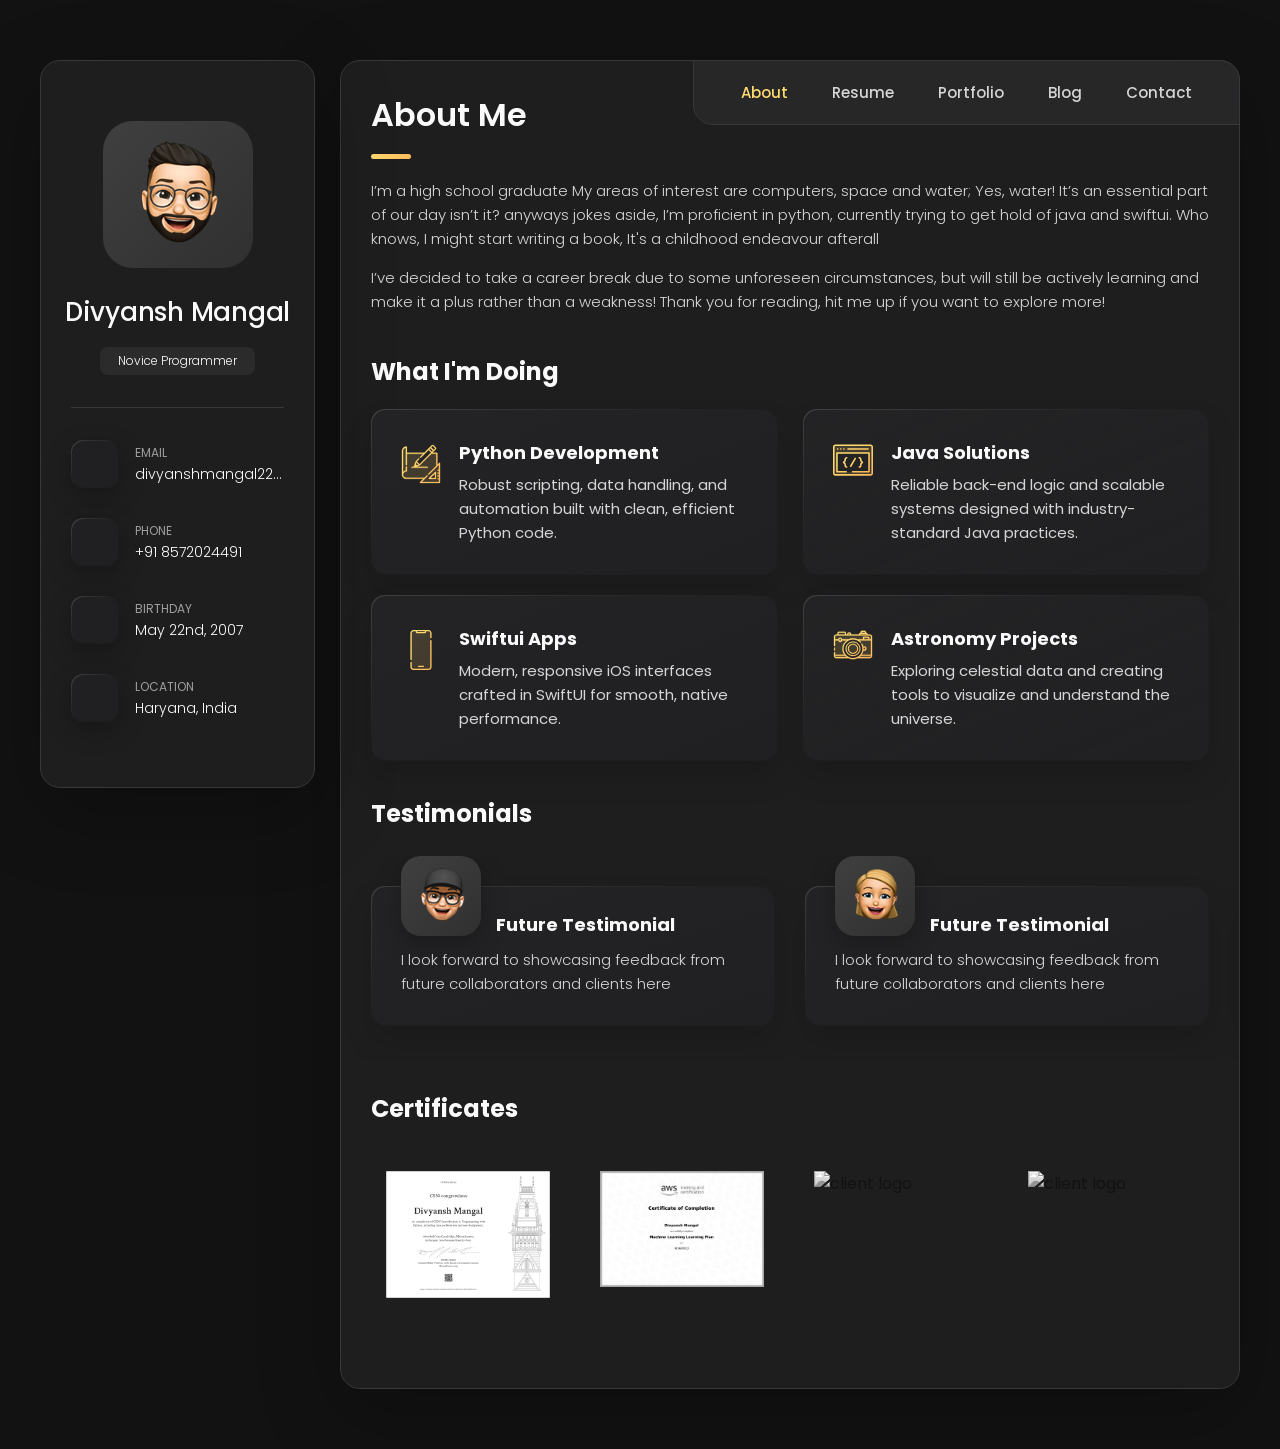
==== index.html @ 0a7426d6 "Update index.html" ====
<!DOCTYPE html>
<html lang="en">

<head>
  <meta charset="UTF-8">
  <meta http-equiv="X-UA-Compatible" content="IE=edge">
  <meta name="viewport" content="width=device-width, initial-scale=1.0">
  <title>Divyansh's Portfolio</title>

  <!--
    - favicon
  -->
  <link rel="shortcut icon" href="./assets/images/logo.ico" type="image/x-icon">

  <!--
    - custom css link
  -->
  <link rel="stylesheet" href="./assets/css/style.css">

  <!--
    - google font link
  -->
  <link rel="preconnect" href="https://fonts.googleapis.com">
  <link rel="preconnect" href="https://fonts.gstatic.com" crossorigin>
  <link href="https://fonts.googleapis.com/css2?family=Poppins:wght@300;400;500;600&display=swap" rel="stylesheet">
</head>

<body>

  <!--
    - #MAIN
  -->

  <main>

    <!--
      - #SIDEBAR
    -->

    <aside class="sidebar" data-sidebar>

      <div class="sidebar-info">

        <figure class="avatar-box">
          <img src="./assets/images/my-avatar.png" alt="Richard hanrick" width="80">
        </figure>

        <div class="info-content">
          <h1 class="name" title="Divyansh Mangal">Divyansh Mangal</h1>

          <p class="title">Novice Programmer</p>
        </div>

        <button class="info_more-btn" data-sidebar-btn>
          <span>Show Contacts</span>

          <ion-icon name="chevron-down"></ion-icon>
        </button>

      </div>

      <div class="sidebar-info_more">

        <div class="separator"></div>

        <ul class="contacts-list">

          <li class="contact-item">

            <div class="icon-box">
              <ion-icon name="mail-outline"></ion-icon>
            </div>

            <div class="contact-info">
              <p class="contact-title">Email</p>

              <a href="mailto:divyanshmangal22@icloud.com" class="contact-link">divyanshmangal22@icloud.com</a>
            </div>

          </li>

          <li class="contact-item">

            <div class="icon-box">
              <ion-icon name="phone-portrait-outline"></ion-icon>
            </div>

            <div class="contact-info">
              <p class="contact-title">Phone</p>

              <a href="tel:+918572024491" class="contact-link">+91 8572024491</a>
            </div>

          </li>

          <li class="contact-item">

            <div class="icon-box">
              <ion-icon name="calendar-outline"></ion-icon>
            </div>

            <div class="contact-info">
              <p class="contact-title">Birthday</p>

              <time datetime="1982-06-23">May 22nd, 2007</time>
            </div>

          </li>

          <li class="contact-item">

            <div class="icon-box">
              <ion-icon name="location-outline"></ion-icon>
            </div>

            <div class="contact-info">
              <p class="contact-title">Location</p>

              <address>Haryana, India</address>
            </div>

          </li>

        </ul>

        <div class="separator"></div>

        <ul class="social-list">

          <li class="social-item">
            <a href="#" class="social-link">
              <ion-icon name="logo-facebook"></ion-icon>
            </a>
          </li>

          <li class="social-item">
            <a href="#" class="social-link">
              <ion-icon name="logo-twitter"></ion-icon>
            </a>
          </li>

          <li class="social-item">
            <a href="#" class="social-link">
              <ion-icon name="logo-instagram"></ion-icon>
            </a>
          </li>

        </ul>

      </div>

    </aside>





    <!--
      - #main-content
    -->

    <div class="main-content">

      <!--
        - #NAVBAR
      -->

      <nav class="navbar">

        <ul class="navbar-list">

          <li class="navbar-item">
            <button class="navbar-link  active" data-nav-link>About</button>
          </li>

          <li class="navbar-item">
            <button class="navbar-link" data-nav-link>Resume</button>
          </li>

          <li class="navbar-item">
            <button class="navbar-link" data-nav-link>Portfolio</button>
          </li>

          <li class="navbar-item">
            <button class="navbar-link" data-nav-link>Blog</button>
          </li>

          <li class="navbar-item">
            <button class="navbar-link" data-nav-link>Contact</button>
          </li>

        </ul>

      </nav>





      <!--
        - #ABOUT
      -->

      <article class="about  active" data-page="about">

        <header>
          <h2 class="h2 article-title">About me</h2>
        </header>

        <section class="about-text">
          <p>
           I’m a high school graduate 
           My areas of interest are computers, space and water; Yes, water! It’s an essential part of our day isn’t it?
           anyways jokes aside, I’m proficient in python, currently trying to get hold of java and swiftui.
           Who knows, I might start writing a book, It's a childhood endeavour afterall
          </p>

          <p>
            I’ve decided to take a career break due to some unforeseen circumstances, but will still be actively learning and make it a plus rather than a weakness!

            Thank you for reading, hit me up if you want to explore more!
          </p>
        </section>


        <!--
          - service
        -->

        <section class="service">

          <h3 class="h3 service-title">What i'm doing</h3>

          <ul class="service-list">

            <li class="service-item">

              <div class="service-icon-box">
                <img src="./assets/images/icon-design.svg
                " alt="design icon" width="40">
              </div>

              <div class="service-content-box">
                <h4 class="h4 service-item-title">Python Development</h4>

                <p class="service-item-text">
                  Robust scripting, data handling, and automation built with clean, efficient Python code.
                </p>
              </div>

            </li>

            <li class="service-item">

              <div class="service-icon-box">
                <img src="./assets/images/icon-dev.svg" alt="Web development icon" width="40">
              </div>

              <div class="service-content-box">
                <h4 class="h4 service-item-title">Java Solutions</h4>

                <p class="service-item-text">
                  Reliable back-end logic and scalable systems designed with industry-standard Java practices.
                </p>
              </div>

            </li>

            <li class="service-item">

              <div class="service-icon-box">
                <img src="./assets/images/icon-app.svg" alt="mobile app icon" width="40">
              </div>

              <div class="service-content-box">
                <h4 class="h4 service-item-title">Swiftui apps</h4>

                <p class="service-item-text">
                  Modern, responsive iOS interfaces crafted in SwiftUI for smooth, native performance.
                </p>
              </div>

            </li>

            <li class="service-item">

              <div class="service-icon-box">
                <img src="./assets/images/icon-photo.svg" alt="camera icon" width="40">
              </div>

              <div class="service-content-box">
                <h4 class="h4 service-item-title">Astronomy Projects</h4>

                <p class="service-item-text">
                  Exploring celestial data and creating tools to visualize and understand the universe.
                </p>
              </div>

            </li>

          </ul>

        </section>


        <!--
          - testimonials
        -->

        <section class="testimonials">

          <h3 class="h3 testimonials-title">Testimonials</h3>

          <ul class="testimonials-list has-scrollbar">

            <li class="testimonials-item">
              <div class="content-card" data-testimonials-item>

                <figure class="testimonials-avatar-box">
                  <img src="./assets/images/avatar-1.png" alt="Daniel lewis" width="60" data-testimonials-avatar>
                </figure>

                <h4 class="h4 testimonials-item-title" data-testimonials-title>Future Testimonial</h4>

                <div class="testimonials-text" data-testimonials-text>
                  <p>
                    I look forward to showcasing feedback from future collaborators and clients here
                  </p>
                </div>

              </div>
            </li>

            <li class="testimonials-item">
              <div class="content-card" data-testimonials-item>

                <figure class="testimonials-avatar-box">
                  <img src="./assets/images/avatar-2.png" alt="Jessica miller" width="60" data-testimonials-avatar>
                </figure>

                <h4 class="h4 testimonials-item-title" data-testimonials-title>Future Testimonial</h4>

                <div class="testimonials-text" data-testimonials-text>
                  <p>
                    I look forward to showcasing feedback from future collaborators and clients here
                  </p>
                </div>

              </div>
            </li>

            <li class="testimonials-item">
              <div class="content-card" data-testimonials-item>

                <figure class="testimonials-avatar-box">
                  <img src="./assets/images/avatar-3.png" alt="Emily evans" width="60" data-testimonials-avatar>
                </figure>

                <h4 class="h4 testimonials-item-title" data-testimonials-title>Future Testimonial</h4>

                <div class="testimonials-text" data-testimonials-text>
                  <p>
                    I look forward to showcasing feedback from future collaborators and clients here
                  </p>
                </div>

              </div>
            </li>

            <li class="testimonials-item">
              <div class="content-card" data-testimonials-item>

                <figure class="testimonials-avatar-box">
                  <img src="./assets/images/avatar-4.png" alt="Henry william" width="60" data-testimonials-avatar>
                </figure>

                <h4 class="h4 testimonials-item-title" data-testimonials-title>Future Testimonial</h4>

                <div class="testimonials-text" data-testimonials-text>
                  <p>
                   I look forward to showcasing feedback from future collaborators and clients here
                  </p>
                </div>

              </div>
            </li>

          </ul>

        </section>


        <!--
          - testimonials modal
        -->

        <div class="modal-container" data-modal-container>

          <div class="overlay" data-overlay></div>

          <section class="testimonials-modal">

            <button class="modal-close-btn" data-modal-close-btn>
              <ion-icon name="close-outline"></ion-icon>
            </button>

            <div class="modal-img-wrapper">
              <figure class="modal-avatar-box">
                <img src="./assets/images/avatar-1.png" alt="Daniel lewis" width="80" data-modal-img>
              </figure>

              <img src="./assets/images/icon-quote.svg" alt="quote icon">
            </div>

            <div class="modal-content">

              <h4 class="h3 modal-title" data-modal-title>Future Testimonial</h4>

              <time datetime="2021-06-14">14 June, 20XX</time>

              <div data-modal-text>
                <p>
                  I look forward to showcasing feedback from future collaborators and clients here
                </p>
              </div>

            </div>

          </section>

        </div>


        <!--
          - clients
        -->

        <section class="clients">

          <h3 class="h3 clients-title">Certificates</h3>

          <ul class="clients-list has-scrollbar">

            <li class="clients-item">
              <a href="#">
                <img src="./assets/images/certificate1.png" alt="client logo">
              </a>
            </li>

            <li class="clients-item">
              <a href="#">
                <img src="./assets/images/certificate2.png" alt="client logo">
              </a>
            </li>

            <li class="clients-item">
              <a href="#">
                <img src="./assets/images/certificate3.pdf" alt="client logo">
              </a>
            </li>

            <li class="clients-item">
              <a href="#">
                <img src="./assets/images/certificate4.pdf" alt="client logo">
              </a>
            </li>

            <li class="clients-item">
              <a href="#">
                <img src="./assets/images/certificate5.pdf" alt="client logo">
              </a>
            </li>

            

          </ul>

        </section>

      </article>

      





      <!--
        - #RESUME
      -->

      <article class="resume" data-page="resume">

        <header>
          <h2 class="h2 article-title">Resume</h2>
        </header>

        <section class="timeline">

          <div class="title-wrapper">
            <div class="icon-box">
              <ion-icon name="book-outline"></ion-icon>
            </div>

            <h3 class="h3">Education</h3>
          </div>

          <ol class="timeline-list">

            <li class="timeline-item">

              <h4 class="h4 timeline-item-title">Delhi Public School Yamunanagar</h4>

              <span>2021 - 2025</span>

              <p class="timeline-text">
                High School , Grade 10 CGPA - 9.3 , Grade 12 CGPA - 7.3, Overall GPA - 3.3
                Activities and societies: Artificial Intelligence, Basketball,,Academics Prefect, Debate group
              </p>

            </li>

            <li class="timeline-item">

              <h4 class="h4 timeline-item-title">MM International</h4>

              <span>2016 - 2021</span>

              <p class="timeline-text">
                Grade 4 - Grade 8
    
             </p>

            </li>

            <li class="timeline-item">

              <h4 class="h4 timeline-item-title">Manav Mangal Smart School</h4>

              <span>2010 - 2015</span>

              <p class="timeline-text">
                Kindergarten - Grade 3
              </p>

            </li>

          </ol>

        </section>

        <section class="timeline">

          <div class="title-wrapper">
            <div class="icon-box">
              <ion-icon name="book-outline"></ion-icon>
            </div>

            <h3 class="h3">Experience</h3>
          </div>

          <ol class="timeline-list">

            <li class="timeline-item">

              <h4 class="h4 timeline-item-title">Unemployed</h4>

              <span>2007 — Present</span>

              <p class="timeline-text">
                duh
              </p>

            </li>

            <li class="timeline-item">

              <h4 class="h4 timeline-item-title">BIS Club Leader</h4>

              <span>2023 — 2024</span>

              <p class="timeline-text">
                Organized workshops on standards and safety, mentored juniors on STEM activities, 
                and coordinated events representing the club at inter-school forums.
              </p>

            </li>

            <li class="timeline-item">

              <h4 class="h4 timeline-item-title">Academics Head – School Council </h4>

              <span>2023 — 2025</span>

              <p class="timeline-text">
                Made exam-prep schedules, helped classmates with subject doubts 
                and coordinated with teachers and students for clearing backlog
              </p>

            </li>

          </ol>

        </section>

        <section class="skill">

          <h3 class="h3 skills-title">My skills</h3>

          <ul class="skills-list content-card">

            <li class="skills-item">

              <div class="title-wrapper">
                <h5 class="h5">Python</h5>
                <data value="60">60%</data>
              </div>

              <div class="skill-progress-bg">
                <div class="skill-progress-fill" style="width: 60%;"></div>
              </div>

            </li>

            <li class="skills-item">

              <div class="title-wrapper">
                <h5 class="h5">Swift UI</h5>
                <data value="30">30%</data>
              </div>

              <div class="skill-progress-bg">
                <div class="skill-progress-fill" style="width: 30%;"></div>
              </div>

            </li>

            <li class="skills-item">

              <div class="title-wrapper">
                <h5 class="h5">Java</h5>
                <data value="40">40%</data>
              </div>

              <div class="skill-progress-bg">
                <div class="skill-progress-fill" style="width: 40%;"></div>
              </div>

            </li>

            <li class="skills-item">

              <div class="title-wrapper">
                <h5 class="h5">Maths for CS</h5>
                <data value="60">80%</data>
              </div>

              <div class="skill-progress-bg">
                <div class="skill-progress-fill" style="width: 80%;"></div>
              </div>

            </li>

          </ul>

        </section>

      </article>





     <!--
  - #PORTFOLIO
-->

<article class="portfolio" data-page="portfolio">

  <header>
    <h2 class="h2 article-title">Portfolio</h2>
  </header>

  <section class="projects">

    <!-- Filter buttons -->
    <ul class="filter-list">

      <li class="filter-item">
        <button class="active" data-filter-btn>All</button>
      </li>

      <li class="filter-item">
        <button data-filter-btn>Hackathons</button>
      </li>

      <li class="filter-item">
        <button data-filter-btn>Applications</button>
      </li>

      <li class="filter-item">
        <button data-filter-btn>Web development</button>
      </li>

    </ul>

    <!-- Mobile select box -->
    <div class="filter-select-box">
      <button class="filter-select" data-select>
        <div class="select-value" data-selecct-value>Select category</div>
        <div class="select-icon">
          <ion-icon name="chevron-down"></ion-icon>
        </div>
      </button>

      <ul class="select-list">
        <li class="select-item">
          <button data-select-item>All</button>
        </li>
        <li class="select-item">
          <button data-select-item>Hackathons</button>
        </li>
        <li class="select-item">
          <button data-select-item>Applications</button>
        </li>
        <li class="select-item">
          <button data-select-item>Web development</button>
        </li>
      </ul>
    </div>

    <!-- Project Grid -->
    <ul class="project-list">

      <!-- Flashcards Project -->
      <li class="project-item active" data-filter-item data-category="Applications">
        <a href="https://github.com/me50/divyxnsh22" target="_blank" class="project-link">
          <figure class="project-img">
            <img src="https://play-lh.googleusercontent.com/23G-2LOEXXPeTjElWnYOuacOuk6D8-sL300sl-e-ZTeSmBSKYDR2Y7kXVh3A5lxbKUmX" alt="Flashcards App Screenshot" loading="lazy">
          </figure>
          <h3 class="project-title">Flashcards (CS50 Final)</h3>
          <p class="project-category">Python • Flask</p>
        </a>
      </li>

      <!-- Placeholder Project 1 -->
      <li class="project-item active" data-filter-item data-category="Hackathons">
        <a href="https://www.spaceappschallenge.org/nasa-space-apps-2024/find-a-team/the-sophists/?tab=project" target="_blank" class="project-link">
          <figure class="project-img">
            <img src="https://nasawatch.com/wp-content/uploads/2022/12/Fje7QZaWIBU5I6y.jpg" alt="NASA Space Apps" loading="lazy">
          </figure>
          <h3 class="project-title">PACE project for NASA Space apps</h3>
          <p class="project-category">HTML • CSS • JAVA</p>
        </a>
      </li>

  

    </ul>
    <!-- End of project-list -->

  </section>

</article>




      <!--
        - #BLOG
      -->

      <article class="blog" data-page="blog">

        <header>
          <h2 class="h2 article-title">Blog</h2>
        </header>

        <section class="blog-posts">

       
        </section>

      </article>





      <!--
        - #CONTACT
      -->

      <article class="contact" data-page="contact">

        <header>
          <h2 class="h2 article-title">Contact</h2>
        </header>

        <section class="mapbox" data-mapbox>
          <figure>
            <iframe
              src="https://www.google.com/maps/embed?pb=!1m14!1m12!1m3!1d1235444.6604939469!2d77.88249348225659!3d29.86131368453458!2m3!1f0!2f0!3f0!3m2!1i1024!2i768!4f13.1!5e0!3m2!1sen!2sin!4v1757228057886!5m2!1sen!2sin" width="800" height="600" style="border:0;" allowfullscreen="" loading="lazy" referrerpolicy="no-referrer-when-downgrade"
              width="400" height="300" loading="lazy"></iframe>
          </figure>
        </section>

        <section class="contact-form">

          <h3 class="h3 form-title">Contact Form</h3>

          <form action="https://formspree.io/f/xpwjkgnw" method="POST" class="form" data-form>

            <div class="input-wrapper">
              <input type="text" name="fullname" class="form-input" placeholder="Full name" required data-form-input>

              <input type="email" name="email" class="form-input" placeholder="Email address" required data-form-input>
            </div>

            <textarea name="message" class="form-input" placeholder="Your Message" required data-form-input></textarea>

            <button class="form-btn" type="submit" data-form-btn>
              <ion-icon name="paper-plane"></ion-icon>
              <span>Send Message</span>
            </button>

          </form>

        </section>

      </article>

    </div>

  </main>






  <!--
    - custom js link
  -->
  <script src="./assets/js/script.js"></script>

  <!--
    - ionicon link
  -->
  <script type="module" src="https://unpkg.com/ionicons@5.5.2/dist/ionicons/ionicons.esm.js"></script>
  <script nomodule src="https://unpkg.com/ionicons@5.5.2/dist/ionicons/ionicons.js"></script>

</body>

</html>
---- assets/css/style.css ----
/*-----------------------------------*\
  #style.css
\*-----------------------------------*/


/**
 * copyright 2022 @codewithsadee
 */





/*-----------------------------------*\
  #CUSTOM PROPERTY
\*-----------------------------------*/

:root {

  /**
   * colors
   */

  /* gradient */

  --bg-gradient-onyx: linear-gradient(
    to bottom right, 
    hsl(240, 1%, 25%) 3%, 
    hsl(0, 0%, 19%) 97%
  );
  --bg-gradient-jet: linear-gradient(
    to bottom right, 
    hsla(240, 1%, 18%, 0.251) 0%, 
    hsla(240, 2%, 11%, 0) 100%
  ), hsl(240, 2%, 13%);
  --bg-gradient-yellow-1: linear-gradient(
    to bottom right, 
    hsl(45, 100%, 71%) 0%, 
    hsla(36, 100%, 69%, 0) 50%
  );
  --bg-gradient-yellow-2: linear-gradient(
    135deg, 
    hsla(45, 100%, 71%, 0.251) 0%, 
    hsla(35, 100%, 68%, 0) 59.86%
  ), hsl(240, 2%, 13%);
  --border-gradient-onyx: linear-gradient(
    to bottom right, 
    hsl(0, 0%, 25%) 0%, 
    hsla(0, 0%, 25%, 0) 50%
  );
  --text-gradient-yellow: linear-gradient(
    to right, 
    hsl(45, 100%, 72%), 
    hsl(35, 100%, 68%)
  );

  /* solid */

  --jet: hsl(0, 0%, 22%);
  --onyx: hsl(240, 1%, 17%);
  --eerie-black-1: hsl(240, 2%, 13%);
  --eerie-black-2: hsl(240, 2%, 12%);
  --smoky-black: hsl(0, 0%, 7%);
  --white-1: hsl(0, 0%, 100%);
  --white-2: hsl(0, 0%, 98%);
  --orange-yellow-crayola: hsl(45, 100%, 72%);
  --vegas-gold: hsl(45, 54%, 58%);
  --light-gray: hsl(0, 0%, 84%);
  --light-gray-70: hsla(0, 0%, 84%, 0.7);
  --bittersweet-shimmer: hsl(0, 43%, 51%);

  /**
   * typography
   */

  /* font-family */
  --ff-poppins: 'Poppins', sans-serif;

  /* font-size */
  --fs-1: 24px;
  --fs-2: 18px;
  --fs-3: 17px;
  --fs-4: 16px;
  --fs-5: 15px;
  --fs-6: 14px;
  --fs-7: 13px;
  --fs-8: 11px;

  /* font-weight */
  --fw-300: 300;
  --fw-400: 400;
  --fw-500: 500;
  --fw-600: 600;

  /**
   * shadow
   */
  
  --shadow-1: -4px 8px 24px hsla(0, 0%, 0%, 0.25);
  --shadow-2: 0 16px 30px hsla(0, 0%, 0%, 0.25);
  --shadow-3: 0 16px 40px hsla(0, 0%, 0%, 0.25);
  --shadow-4: 0 25px 50px hsla(0, 0%, 0%, 0.15);
  --shadow-5: 0 24px 80px hsla(0, 0%, 0%, 0.25);

  /**
   * transition
   */

  --transition-1: 0.25s ease;
  --transition-2: 0.5s ease-in-out;

}





/*-----------------------------------*\
  #RESET
\*-----------------------------------*/

*, *::before, *::after {
  margin: 0;
  padding: 0;
  box-sizing: border-box;
}

a { text-decoration: none; }

li { list-style: none; }

img, ion-icon, a, button, time, span { display: block; }

button {
  font: inherit;
  background: none;
  border: none;
  text-align: left;
  cursor: pointer;
}

input, textarea {
  display: block;
  width: 100%;
  background: none;
  font: inherit;
}

::selection {
  background: var(--orange-yellow-crayola);
  color: var(--smoky-black);
}

:focus { outline-color: var(--orange-yellow-crayola); }

html { font-family: var(--ff-poppins); }

body { background: var(--smoky-black); }





/*-----------------------------------*\
  #REUSED STYLE
\*-----------------------------------*/

.sidebar,
article {
  background: var(--eerie-black-2);
  border: 1px solid var(--jet);
  border-radius: 20px;
  padding: 15px;
  box-shadow: var(--shadow-1);
  z-index: 1;
}

.separator {
  width: 100%;
  height: 1px;
  background: var(--jet);
  margin: 16px 0;
}

.icon-box {
  position: relative;
  background: var(--border-gradient-onyx);
  width: 30px;
  height: 30px;
  border-radius: 8px;
  display: flex;
  justify-content: center;
  align-items: center;
  font-size: 16px;
  color: var(--orange-yellow-crayola);
  box-shadow: var(--shadow-1);
  z-index: 1;
}

.icon-box::before {
  content: "";
  position: absolute;
  inset: 1px;
  background: var(--eerie-black-1);
  border-radius: inherit;
  z-index: -1;
}

.icon-box ion-icon { --ionicon-stroke-width: 35px; }

article { display: none; }

article.active {
  display: block;
  animation: fade 0.5s ease backwards;
}

@keyframes fade {
  0% { opacity: 0; }
  100% { opacity: 1; }
}

.h2,
.h3,
.h4,
.h5 {
  color: var(--white-2);
  text-transform: capitalize;
}

.h2 { font-size: var(--fs-1); }

.h3 { font-size: var(--fs-2); }

.h4 { font-size: var(--fs-4); }

.h5 {
  font-size: var(--fs-7);
  font-weight: var(--fw-500);
}

.article-title {
  position: relative;
  padding-bottom: 7px;
}

.article-title::after {
  content: "";
  position: absolute;
  bottom: 0;
  left: 0;
  width: 30px;
  height: 3px;
  background: var(--text-gradient-yellow);
  border-radius: 3px;
}

.has-scrollbar::-webkit-scrollbar {
  width: 5px; /* for vertical scrollbar */
  height: 5px; /* for horizontal scrollbar */
}

.has-scrollbar::-webkit-scrollbar-track {
  background: var(--onyx);
  border-radius: 5px;
}

.has-scrollbar::-webkit-scrollbar-thumb {
  background: var(--orange-yellow-crayola);
  border-radius: 5px;
}

.has-scrollbar::-webkit-scrollbar-button { width: 20px; }

.content-card {
  position: relative;
  background: var(--border-gradient-onyx);
  padding: 15px;
  padding-top: 45px;
  border-radius: 14px;
  box-shadow: var(--shadow-2);
  cursor: pointer;
  z-index: 1;
}

.content-card::before {
  content: "";
  position: absolute;
  inset: 1px;
  background: var(--bg-gradient-jet);
  border-radius: inherit;
  z-index: -1;
}





/*-----------------------------------*\
  #MAIN
\*-----------------------------------*/

main {
  margin: 15px 12px;
  margin-bottom: 75px;
  min-width: 259px;
}





/*-----------------------------------*\
  #SIDEBAR
\*-----------------------------------*/

.sidebar {
  margin-bottom: 15px;
  max-height: 112px;
  overflow: hidden;
  transition: var(--transition-2);
}

.sidebar.active { max-height: 405px; }

.sidebar-info {
  position: relative;
  display: flex;
  justify-content: flex-start;
  align-items: center;
  gap: 15px;
}

.avatar-box {
  background: var(--bg-gradient-onyx);
  border-radius: 20px;
}

.info-content .name {
  color: var(--white-2);
  font-size: var(--fs-3);
  font-weight: var(--fw-500);
  letter-spacing: -0.25px;
  margin-bottom: 10px;
}

.info-content .title {
  color: var(--white-1);
  background: var(--onyx);
  font-size: var(--fs-8);
  font-weight: var(--fw-300);
  width: max-content;
  padding: 3px 12px;
  border-radius: 8px;
}

.info_more-btn {
  position: absolute;
  top: -15px;
  right: -15px;
  border-radius: 0 15px;
  font-size: 13px;
  color: var(--orange-yellow-crayola);
  background: var(--border-gradient-onyx);
  padding: 10px;
  box-shadow: var(--shadow-2);
  transition: var(--transition-1);
  z-index: 1;
}

.info_more-btn::before {
  content: "";
  position: absolute;
  inset: 1px;
  border-radius: inherit;
  background: var(--bg-gradient-jet);
  transition: var(--transition-1);
  z-index: -1;
}

.info_more-btn:hover,
.info_more-btn:focus { background: var(--bg-gradient-yellow-1); }

.info_more-btn:hover::before,
.info_more-btn:focus::before { background: var(--bg-gradient-yellow-2); }

.info_more-btn span { display: none; }

.sidebar-info_more {
  opacity: 0;
  visibility: hidden;
  transition: var(--transition-2);
}

.sidebar.active .sidebar-info_more {
  opacity: 1;
  visibility: visible;
}

.contacts-list {
  display: grid;
  grid-template-columns: 1fr;
  gap: 16px;
}

.contact-item {
  min-width: 100%;
  display: flex;
  align-items: center;
  gap: 16px;
}

.contact-info {
  max-width: calc(100% - 46px);
  width: calc(100% - 46px);
}

.contact-title {
  color: var(--light-gray-70);
  font-size: var(--fs-8);
  text-transform: uppercase;
  margin-bottom: 2px;
}

.contact-info :is(.contact-link, time, address) {
  color: var(--white-2);
  font-size: var(--fs-7);
}

.contact-info address { font-style: normal; }

.social-list {
  display: flex;
  justify-content: flex-start;
  align-items: center;
  gap: 15px;
  padding-bottom: 4px;
  padding-left: 7px;
}

.social-item .social-link {
  color: var(--light-gray-70);
  font-size: 18px;
}


.social-item .social-link:hover { color: var(--light-gray); }





/*-----------------------------------*\
  #NAVBAR
\*-----------------------------------*/

.navbar {
  position: fixed;
  bottom: 0;
  left: 0;
  width: 100%;
  background: hsla(240, 1%, 17%, 0.75);
  backdrop-filter: blur(10px);
  border: 1px solid var(--jet);
  border-radius: 12px 12px 0 0;
  box-shadow: var(--shadow-2);
  z-index: 5;
}

.navbar-list {
  display: flex;
  flex-wrap: wrap;
  justify-content: center;
  align-items: center;
  padding: 0 10px;
}

.navbar-link {
  color: var(--light-gray);
  font-size: var(--fs-8);
  padding: 20px 7px;
  transition: color var(--transition-1);
}

.navbar-link:hover,
.navbar-link:focus { color: var(--light-gray-70); }

.navbar-link.active { color: var(--orange-yellow-crayola); }





/*-----------------------------------*\
  #ABOUT
\*-----------------------------------*/

.about .article-title { margin-bottom: 15px; }

.about-text {
  color: var(--light-gray);
  font-size: var(--fs-6);
  font-weight: var(--fw-300);
  line-height: 1.6;
}

.about-text p { margin-bottom: 15px; }



/**
 * #service 
 */

.service { margin-bottom: 35px; }

.service-title { margin-bottom: 20px; }

.service-list {
  display: grid;
  grid-template-columns: 1fr;
  gap: 20px;
}

.service-item {
  position: relative;
  background: var(--border-gradient-onyx);
  padding: 20px;
  border-radius: 14px;
  box-shadow: var(--shadow-2);
  z-index: 1;
}

.service-item::before {
  content: "";
  position: absolute;
  inset: 1px;
  background: var(--bg-gradient-jet);
  border-radius: inherit;
  z-index: -1;
}

.service-icon-box { margin-bottom: 10px; }

.service-icon-box img { margin: auto; }

.service-content-box { text-align: center; }

.service-item-title { margin-bottom: 7px; }

.service-item-text {
  color: var(--light-gray);
  font-size: var(--fs-6);
  font-weight: var(--fw-3);
  line-height: 1.6;
}


/**
 * #testimonials 
 */

.testimonials { margin-bottom: 30px; }

.testimonials-title { margin-bottom: 20px; }

.testimonials-list {
  display: flex;
  justify-content: flex-start;
  align-items: flex-start;
  gap: 15px;
  margin: 0 -15px;
  padding: 25px 15px;
  padding-bottom: 35px;
  overflow-x: auto;
  scroll-behavior: smooth;
  overscroll-behavior-inline: contain;
  scroll-snap-type: inline mandatory;
}

.testimonials-item {
  min-width: 100%;
  scroll-snap-align: center;
}

.testimonials-avatar-box {
  position: absolute;
  top: 0;
  left: 0;
  transform: translate(15px, -25px);
  background: var(--bg-gradient-onyx);
  border-radius: 14px;
  box-shadow: var(--shadow-1);
}

.testimonials-item-title { margin-bottom: 7px; }

.testimonials-text {
  color: var(--light-gray);
  font-size: var(--fs-6);
  font-weight: var(--fw-300);
  line-height: 1.6;
  display: -webkit-box;
  line-clamp: 4;
  -webkit-line-clamp: 4;
  -webkit-box-orient: vertical;
  overflow: hidden;
}


/**
 * #testimonials-modal
 */

.modal-container {
  position: fixed;
  top: 0;
  left: 0;
  width: 100%;
  height: 100%;
  display: flex;
  justify-content: center;
  align-items: center;
  overflow-y: auto;
  overscroll-behavior: contain;
  z-index: 20;
  pointer-events: none;
  visibility: hidden;
}

.modal-container::-webkit-scrollbar { display: none; }

.modal-container.active {
  pointer-events: all;
  visibility: visible;
}

.overlay {
  position: fixed;
  top: 0;
  left: 0;
  width: 100%;
  height: 100vh;
  background: hsl(0, 0%, 5%);
  opacity: 0;
  visibility: hidden;
  pointer-events: none;
  z-index: 1;
  transition: var(--transition-1);
}

.overlay.active {
  opacity: 0.8;
  visibility: visible;
  pointer-events: all;
}

.testimonials-modal {
  background: var(--eerie-black-2);
  position: relative;
  padding: 15px;
  margin: 15px 12px;
  border: 1px solid var(--jet);
  border-radius: 14px;
  box-shadow: var(--shadow-5);
  transform: scale(1.2);
  opacity: 0;
  transition: var(--transition-1);
  z-index: 2;
}

.modal-container.active .testimonials-modal {
  transform: scale(1);
  opacity: 1;
}

.modal-close-btn {
  position: absolute;
  top: 15px;
  right: 15px;
  background: var(--onyx);
  border-radius: 8px;
  width: 32px;
  height: 32px;
  display: flex;
  justify-content: center;
  align-items: center;
  color: var(--white-2);
  font-size: 18px;
  opacity: 0.7;
}

.modal-close-btn:hover,
.modal-close-btn:focus { opacity: 1; }

.modal-close-btn ion-icon { --ionicon-stroke-width: 50px; }

.modal-avatar-box {
  background: var(--bg-gradient-onyx);
  width: max-content;
  border-radius: 14px;
  margin-bottom: 15px;
  box-shadow: var(--shadow-2);
}

.modal-img-wrapper > img { display: none; }

.modal-title { margin-bottom: 4px; }

.modal-content time {
  font-size: var(--fs-6);
  color: var(--light-gray-70);
  font-weight: var(--fw-300);
  margin-bottom: 10px;
}

.modal-content p {
  color: var(--light-gray);
  font-size: var(--fs-6);
  font-weight: var(--fw-300);
  line-height: 1.6;
}


/**
 * #clients 
 */

.clients { margin-bottom: 15px; }

.clients-list {
  display: flex;
  justify-content: flex-start;
  align-items: flex-start;
  gap: 15px;
  margin: 0 -15px;
  padding: 25px;
  padding-bottom: 25px;
  overflow-x: auto;
  scroll-behavior: smooth;
  overscroll-behavior-inline: contain;
  scroll-snap-type: inline mandatory;
  scroll-padding-inline: 25px;
}

.clients-item {
  min-width: 50%;
  scroll-snap-align: start;
}

.clients-item img {
  width: 100%;
  filter: grayscale(1);
  transition: var(--transition-1);
}

.clients-item img:hover { filter: grayscale(0); }





/*-----------------------------------*\
  #RESUME
\*-----------------------------------*/

.article-title { margin-bottom: 30px; }


/**
 * education and experience 
 */

.timeline { margin-bottom: 30px; }

.timeline .title-wrapper {
  display: flex;
  align-items: center;
  gap: 15px;
  margin-bottom: 25px;
}

.timeline-list {
  font-size: var(--fs-6);
  margin-left: 45px;
}

.timeline-item { position: relative; }

.timeline-item:not(:last-child) { margin-bottom: 20px; }

.timeline-item-title {
  font-size: var(--fs-6);
  line-height: 1.3;
  margin-bottom: 7px;
}

.timeline-list span {
  color: var(--vegas-gold);
  font-weight: var(--fw-400);
  line-height: 1.6;
}

.timeline-item:not(:last-child)::before {
  content: "";
  position: absolute;
  top: -25px;
  left: -30px;
  width: 1px;
  height: calc(100% + 50px);
  background: var(--jet);
}

.timeline-item::after {
  content: "";
  position: absolute;
  top: 5px;
  left: -33px;
  height: 6px;
  width: 6px;
  background: var(--text-gradient-yellow);
  border-radius: 50%;
  box-shadow: 0 0 0 4px var(--jet);
}

.timeline-text {
  color: var(--light-gray);
  font-weight: var(--fw-300);
  line-height: 1.6;
}


/**
 * skills 
 */

.skills-title { margin-bottom: 20px; }

.skills-list { padding: 20px; }


.skills-item:not(:last-child) { margin-bottom: 15px; }

.skill .title-wrapper {
  display: flex;
  align-items: center;
  gap: 5px;
  margin-bottom: 8px;
}

.skill .title-wrapper data {
  color: var(--light-gray);
  font-size: var(--fs-7);
  font-weight: var(--fw-300);
}

.skill-progress-bg {
  background: var(--jet);
  width: 100%;
  height: 8px;
  border-radius: 10px;
}

.skill-progress-fill {
  background: var(--text-gradient-yellow);
  height: 100%;
  border-radius: inherit;
}





/*-----------------------------------*\
  #PORTFOLIO
\*-----------------------------------*/

.filter-list { display: none; }

.filter-select-box {
  position: relative;
  margin-bottom: 25px;
}

.filter-select {
  background: var(--eerie-black-2);
  color: var(--light-gray);
  display: flex;
  justify-content: space-between;
  align-items: center;
  width: 100%;
  padding: 12px 16px;
  border: 1px solid var(--jet);
  border-radius: 14px;
  font-size: var(--fs-6);
  font-weight: var(--fw-300);
}

.filter-select.active .select-icon { transform: rotate(0.5turn); }

.select-list {
  background: var(--eerie-black-2);
  position: absolute;
  top: calc(100% + 6px);
  width: 100%;
  padding: 6px;
  border: 1px solid var(--jet);
  border-radius: 14px;
  z-index: 2;
  opacity: 0;
  visibility: hidden;
  pointer-events: none;
  transition: 0.15s ease-in-out;
}

.filter-select.active + .select-list {
  opacity: 1;
  visibility: visible;
  pointer-events: all;
}

.select-item button {
  background: var(--eerie-black-2);
  color: var(--light-gray);
  font-size: var(--fs-6);
  font-weight: var(--fw-300);
  text-transform: capitalize;
  width: 100%;
  padding: 8px 10px;
  border-radius: 8px;
}

.select-item button:hover { --eerie-black-2: hsl(240, 2%, 20%); }

.project-list {
  display: grid;
  grid-template-columns: 1fr;
  gap: 30px;
  margin-bottom: 10px;
}

.project-item { display: none; }

.project-item.active {
  display: block;
  animation: scaleUp 0.25s ease forwards;
}

@keyframes scaleUp {
  0% { transform: scale(0.5); }
  100% { transform: scale(1); }
}

.project-item > a { width: 100%; }

.project-img {
  position: relative;
  width: 100%;
  height: 200px;
  border-radius: 16px;
  overflow: hidden;
  margin-bottom: 15px;
}

.project-img::before {
  content: "";
  position: absolute;
  top: 0;
  left: 0;
  width: 100%;
  height: 100%;
  background: transparent;
  z-index: 1;
  transition: var(--transition-1);
}

.project-item > a:hover .project-img::before { background: hsla(0, 0%, 0%, 0.5); }

.project-item-icon-box {
  --scale: 0.8;

  background: var(--jet);
  color: var(--orange-yellow-crayola);
  position: absolute;
  top: 50%;
  left: 50%;
  transform: translate(-50%, -50%) scale(var(--scale));
  font-size: 20px;
  padding: 18px;
  border-radius: 12px;
  opacity: 0;
  z-index: 1;
  transition: var(--transition-1);
}

.project-item > a:hover .project-item-icon-box {
  --scale: 1;
  opacity: 1;
}

.project-item-icon-box ion-icon { --ionicon-stroke-width: 50px; }

.project-img img {
  width: 100%;
  height: 100%;
  object-fit: cover;
  transition: var(--transition-1);
}

.project-item > a:hover img { transform: scale(1.1); }

.project-title,
.project-category { margin-left: 10px; }

.project-title {
  color: var(--white-2);
  font-size: var(--fs-5);
  font-weight: var(--fw-400);
  text-transform: capitalize;
  line-height: 1.3;
}

.project-category {
  color: var(--light-gray-70);
  font-size: var(--fs-6);
  font-weight: var(--fw-300);
}





/*-----------------------------------*\
  #BLOG
\*-----------------------------------*/

.blog-posts { margin-bottom: 10px; }

.blog-posts-list {
  display: grid;
  grid-template-columns: 1fr;
  gap: 20px;
}

.blog-post-item > a {
  position: relative;
  background: var(--border-gradient-onyx);
  height: 100%;
  box-shadow: var(--shadow-4);
  border-radius: 16px;
  z-index: 1;
}

.blog-post-item > a::before {
  content: "";
  position: absolute;
  inset: 1px;
  border-radius: inherit;
  background: var(--eerie-black-1);
  z-index: -1;
}

.blog-banner-box {
  width: 100%;
  height: 200px;
  border-radius: 12px;
  overflow: hidden;
}

.blog-banner-box img {
  width: 100%;
  height: 100%;
  object-fit: cover;
  transition: var(--transition-1);
}

.blog-post-item > a:hover .blog-banner-box img { transform: scale(1.1); }

.blog-content { padding: 15px; }

.blog-meta {
  display: flex;
  justify-content: flex-start;
  align-items: center;
  gap: 7px;
  margin-bottom: 10px;
}

.blog-meta :is(.blog-category, time) {
  color: var(--light-gray-70);
  font-size: var(--fs-6);
  font-weight: var(--fw-300);
}

.blog-meta .dot {
  background: var(--light-gray-70);
  width: 4px;
  height: 4px;
  border-radius: 4px;
}

.blog-item-title {
  margin-bottom: 10px;
  line-height: 1.3;
  transition: var(--transition-1);
}

.blog-post-item > a:hover .blog-item-title { color: var(--orange-yellow-crayola); }

.blog-text {
  color: var(--light-gray);
  font-size: var(--fs-6);
  font-weight: var(--fw-300);
  line-height: 1.6;
}





/*-----------------------------------*\
  #CONTACT
\*-----------------------------------*/

.mapbox {
  position: relative;
  height: 250px;
  width: 100%;
  border-radius: 16px;
  margin-bottom: 30px;
  border: 1px solid var(--jet);
  overflow: hidden;
}

.mapbox figure { height: 100%; }

.mapbox iframe {
  width: 100%;
  height: 100%;
  border: none;
  filter: grayscale(1) invert(1);
}

.contact-form { margin-bottom: 10px; }

.form-title { margin-bottom: 20px; }

.input-wrapper {
  display: grid;
  grid-template-columns: 1fr;
  gap: 25px;
  margin-bottom: 25px;
}

.form-input {
  color: var(--white-2);
  font-size: var(--fs-6);
  font-weight: var(--fw-400);
  padding: 13px 20px;
  border: 1px solid var(--jet);
  border-radius: 14px;
  outline: none;
}

.form-input::placeholder { font-weight: var(--fw-500); }

.form-input:focus { border-color: var(--orange-yellow-crayola); }

textarea.form-input {
  min-height: 100px;
  height: 120px;
  max-height: 200px;
  resize: vertical;
  margin-bottom: 25px;
}

textarea.form-input::-webkit-resizer { display: none; }

.form-input:focus:invalid { border-color: var(--bittersweet-shimmer); }

.form-btn {
  position: relative;
  width: 100%;
  background: var(--border-gradient-onyx);
  color: var(--orange-yellow-crayola);
  display: flex;
  justify-content: center;
  align-items: center;
  gap: 10px;
  padding: 13px 20px;
  border-radius: 14px;
  font-size: var(--fs-6);
  text-transform: capitalize;
  box-shadow: var(--shadow-3);
  z-index: 1;
  transition: var(--transition-1);
}

.form-btn::before {
  content: "";
  position: absolute;
  inset: 1px;
  background: var(--bg-gradient-jet);
  border-radius: inherit;
  z-index: -1;
  transition: var(--transition-1);
}

.form-btn ion-icon { font-size: 16px; }

.form-btn:hover { background: var(--bg-gradient-yellow-1); }

.form-btn:hover::before { background: var(--bg-gradient-yellow-2); }

.form-btn:disabled {
  opacity: 0.7;
  cursor: not-allowed;
}

.form-btn:disabled:hover { background: var(--border-gradient-onyx); }

.form-btn:disabled:hover::before { background: var(--bg-gradient-jet); }





/*-----------------------------------*\
  #RESPONSIVE
\*-----------------------------------*/

/**
 * responsive larger than 450px screen
 */

@media (min-width: 450px) {

  /**
   * client
   */

  .clients-item { min-width: calc(33.33% - 10px); }



  /**
   * #PORTFOLIO, BLOG 
   */

  .project-img,
  .blog-banner-box { height: auto; }

}





/**
 * responsive larger than 580px screen
 */

@media (min-width: 580px) {

  /**
   * CUSTOM PROPERTY
   */

  :root {

    /**
     * typography
     */

    --fs-1: 32px;
    --fs-2: 24px;
    --fs-3: 26px;
    --fs-4: 18px;
    --fs-6: 15px;
    --fs-7: 15px;
    --fs-8: 12px;

  }



  /**
   * #REUSED STYLE
   */

  .sidebar, article {
    width: 520px;
    margin-inline: auto;
    padding: 30px;
  }

  .article-title {
    font-weight: var(--fw-600);
    padding-bottom: 15px;
  }

  .article-title::after {
    width: 40px;
    height: 5px;
  }

  .icon-box {
    width: 48px;
    height: 48px;
    border-radius: 12px;
    font-size: 18px;
  }



  /**
   * #MAIN
   */

  main {
    margin-top: 60px;
    margin-bottom: 100px;
  }



  /**
   * #SIDEBAR
   */

  .sidebar {
    max-height: 180px;
    margin-bottom: 30px;
  }

  .sidebar.active { max-height: 584px; }

  .sidebar-info { gap: 25px; }

  .avatar-box { border-radius: 30px; }

  .avatar-box img { width: 120px; }

  .info-content .name { margin-bottom: 15px; }

  .info-content .title { padding: 5px 18px; }

  .info_more-btn {
    top: -30px;
    right: -30px;
    padding: 10px 15px;
  }

  .info_more-btn span {
    display: block;
    font-size: var(--fs-8);
  }

  .info_more-btn ion-icon { display: none; }

  .separator { margin: 32px 0; }

  .contacts-list { gap: 20px; }

  .contact-info {
    max-width: calc(100% - 64px);
    width: calc(100% - 64px);
  }



  /**
   * #NAVBAR
   */

  .navbar { border-radius: 20px 20px 0 0; }

  .navbar-list { gap: 20px; }

  .navbar-link { --fs-8: 14px; }



  /**
   * #ABOUT
   */

  .about .article-title { margin-bottom: 20px; }

  .about-text { margin-bottom: 40px; }

  /* service */

  .service-item {
    display: flex;
    justify-content: flex-start;
    align-items: flex-start;
    gap: 18px;
    padding: 30px;
  }

  .service-icon-box {
    margin-bottom: 0;
    margin-top: 5px;
  }

  .service-content-box { text-align: left; }

  /* testimonials */

  .testimonials-title { margin-bottom: 25px; }

  .testimonials-list {
    gap: 30px;
    margin: 0 -30px;
    padding: 30px;
    padding-bottom: 35px;
  }

  .content-card {
    padding: 30px;
    padding-top: 25px;
  }

  .testimonials-avatar-box {
    transform: translate(30px, -30px);
    border-radius: 20px;
  }

  .testimonials-avatar-box img { width: 80px; }

  .testimonials-item-title {
    margin-bottom: 10px;
    margin-left: 95px;
  }

  .testimonials-text {
    line-clamp: 2;
    -webkit-line-clamp: 2;
  }

  /* testimonials modal */

  .modal-container { padding: 20px; }

  .testimonials-modal {
    display: flex;
    justify-content: flex-start;
    align-items: stretch;
    gap: 25px;
    padding: 30px;
    border-radius: 20px;
  }

  .modal-img-wrapper {
    display: flex;
    flex-direction: column;
    align-items: center;
  }

  .modal-avatar-box {
    border-radius: 18px;
    margin-bottom: 0;
  }

  .modal-avatar-box img { width: 65px; }

  .modal-img-wrapper > img {
    display: block;
    flex-grow: 1;
    width: 35px;
  }

  /* clients */

  .clients-list {
    gap: 50px;
    margin: 0 -30px;
    padding: 45px;
    scroll-padding-inline: 45px;
  }

  .clients-item { min-width: calc(33.33% - 35px); }



  /**
   * #RESUME
   */

  .timeline-list { margin-left: 65px; }

  .timeline-item:not(:last-child)::before { left: -40px; }

  .timeline-item::after {
    height: 8px;
    width: 8px;
    left: -43px;
  }

  .skills-item:not(:last-child) { margin-bottom: 25px; }



  /**
   * #PORTFOLIO, BLOG
   */

  .project-img, .blog-banner-box { border-radius: 16px; }

  .blog-posts-list { gap: 30px; }

  .blog-content { padding: 25px; }



  /**
   * #CONTACT
   */

  .mapbox {
    height: 380px;
    border-radius: 18px;
  }

  .input-wrapper {
    gap: 30px;
    margin-bottom: 30px;
  }

  .form-input { padding: 15px 20px; }

  textarea.form-input { margin-bottom: 30px; }

  .form-btn {
    --fs-6: 16px;
    padding: 16px 20px;
  }

  .form-btn ion-icon { font-size: 18px; }

}





/**
 * responsive larger than 768px screen
 */

@media (min-width: 768px) {

  /**
   * REUSED STYLE
   */

  .sidebar, article { width: 700px; }

  .has-scrollbar::-webkit-scrollbar-button { width: 100px; }



  /**
   * SIDEBAR
   */

  .contacts-list {
    grid-template-columns: 1fr 1fr;
    gap: 30px 15px;
  }



  /**
   * NAVBAR
   */

  .navbar-link { --fs-8: 15px; }



  /**
   * ABOUT
   */

  /* testimonials modal */

  .testimonials-modal {
    gap: 35px;
    max-width: 680px;
  }

  .modal-avatar-box img { width: 80px; }



  /**
   * PORTFOLIO
   */

  .article-title { padding-bottom: 20px; }

  .filter-select-box { display: none; }

  .filter-list {
    display: flex;
    justify-content: flex-start;
    align-items: center;
    gap: 25px;
    padding-left: 5px;
    margin-bottom: 30px;
  }

  .filter-item button {
    color: var(--light-gray);
    font-size: var(--fs-5);
    transition: var(--transition-1);
  }

  .filter-item button:hover { color: var(--light-gray-70); }

  .filter-item button.active { color: var(--orange-yellow-crayola); }

  /* portfolio and blog grid */

  .project-list, .blog-posts-list { grid-template-columns: 1fr 1fr; }



  /**
   * CONTACT
   */

  .input-wrapper { grid-template-columns: 1fr 1fr; }

  .form-btn {
    width: max-content;
    margin-left: auto;
  }
  
}





/**
 * responsive larger than 1024px screen
 */

@media (min-width: 1024px) {

  /**
   * CUSTOM PROPERTY
   */

  :root {

    /**
    * shadow
    */

    --shadow-1: -4px 8px 24px hsla(0, 0%, 0%, 0.125);
    --shadow-2: 0 16px 30px hsla(0, 0%, 0%, 0.125);
    --shadow-3: 0 16px 40px hsla(0, 0%, 0%, 0.125);

  }



  /**
   * REUSED STYLE
   */

  .sidebar, article {
    width: 950px;
    box-shadow: var(--shadow-5);
  }



  /**
   * MAIN 
   */

  main { margin-bottom: 60px; }

  .main-content {
    position: relative;
    width: max-content;
    margin: auto;
  }



  /**
   * NAVBAR
   */

  .navbar {
    position: absolute;
    bottom: auto;
    top: 0;
    left: auto;
    right: 0;
    width: max-content;
    border-radius: 0 20px;
    padding: 0 20px;
    box-shadow: none;
  }

  .navbar-list {
    gap: 30px;
    padding: 0 20px;
  }

  .navbar-link { font-weight: var(--fw-500); }



  /**
   * ABOUT
   */

  /* service */

  .service-list {
    grid-template-columns: 1fr 1fr;
    gap: 20px 25px;
  }

  /* testimonials */

  .testimonials-item { min-width: calc(50% - 15px); }

  /* clients */

  .clients-item { min-width: calc(25% - 38px); }



  /**
   * PORTFOLIO
   */

  .project-list { grid-template-columns: repeat(3, 1fr); }



  /**
   * BLOG
   */

  .blog-banner-box { height: 230px; }

}





/**
 * responsive larger than 1250px screen
 */

@media (min-width: 1250px) {

  /**
   * RESET
   */

  body::-webkit-scrollbar { width: 20px; }

  body::-webkit-scrollbar-track { background: var(--smoky-black); }

  body::-webkit-scrollbar-thumb {
    border: 5px solid var(--smoky-black);
    background: hsla(0, 0%, 100%, 0.1);
    border-radius: 20px;
    box-shadow: inset 1px 1px 0 hsla(0, 0%, 100%, 0.11),
                inset -1px -1px 0 hsla(0, 0%, 100%, 0.11);
  }

  body::-webkit-scrollbar-thumb:hover { background: hsla(0, 0%, 100%, 0.15); }

  body::-webkit-scrollbar-button { height: 60px; }



  /**
   * REUSED STYLE
   */

  .sidebar, article { width: auto; }

  article { min-height: 100%; }



  /**
   * MAIN
   */

  main {
    max-width: 1200px;
    margin-inline: auto;
    display: flex;
    justify-content: center;
    align-items: stretch;
    gap: 25px;
  }

  .main-content {
    min-width: 75%;
    width: 75%;
    margin: 0;
  }



  /**
   * SIDEBAR
   */

  .sidebar {
    position: sticky;
    top: 60px;
    max-height: max-content;
    height: 100%;
    margin-bottom: 0;
    padding-top: 60px;
    z-index: 1;
  }

  .sidebar-info { flex-direction: column; }

  .avatar-box img { width: 150px; }

  .info-content .name {
    white-space: nowrap;
    text-align: center;
  }

  .info-content .title { margin: auto; }

  .info_more-btn { display: none; }

  .sidebar-info_more {
    opacity: 1;
    visibility: visible;
  }

  .contacts-list { grid-template-columns: 1fr; }

  .contact-info :is(.contact-link) {
    white-space: nowrap;
    overflow: hidden;
    text-overflow: ellipsis;
  }

  .contact-info :is(.contact-link, time, address) {
    --fs-7: 14px;
    font-weight: var(--fw-300);
  }

  .separator:last-of-type {
    margin: 15px 0;
    opacity: 0;
  }

  .social-list { justify-content: center; }



  /**
	 * RESUME
	 */

  .timeline-text { max-width: 700px; }

}

/* ---------- Portfolio (dark theme friendly) ---------- */
:root{
  --card-bg: var(--eerie-black-2, #222);
  --card-stroke: var(--jet, #2e2e2e);
  --text-main: var(--white, #eee);
  --text-muted: var(--light-gray, #a6a6a6);
  --shadow-1: 0 8px 24px rgba(0,0,0,.25);
}

.projects { margin-top: 1rem; }

.project-list{
  list-style: none;
  margin: 0;
  padding: 0;
  display: grid;
  grid-template-columns: repeat(auto-fill, minmax(260px, 1fr));
  gap: 1rem;
}

/* Your template usually hides items until .active is set. Keep that behavior. */
.project-item{ display: none; }
.project-item.active{ display: block; }

.project-item{
  background: var(--card-bg);
  border: 1px solid var(--card-stroke);
  border-radius: 14px;
  overflow: hidden;
  box-shadow: var(--shadow-1);
  transition: transform .18s ease, box-shadow .18s ease;
}

.project-item:hover{
  transform: translateY(-4px);
  box-shadow: 0 12px 30px rgba(0,0,0,.35);
}

.project-link{ display: block; color: inherit; text-decoration: none; height: 100%; }

.project-img img{
  display: block;
  width: 100%;
  height: 160px;
  object-fit: cover;
  border-bottom: 1px solid var(--card-stroke);
}

.project-title{
  color: var(--text-main);
  font-weight: 600;
  font-size: 1rem;
  margin: .75rem 1rem .25rem;
}

.project-category{
  color: var(--text-muted);
  font-size: .9rem;
  margin: 0 1rem 1rem;
}

/* Filter chips – keep your current look; just add subtle tweaks */
.filter-list{
  display: flex; gap: .5rem; flex-wrap: wrap;
  list-style: none; margin: 0 0 1rem; padding: 0;
}
.filter-item button{
  border: 1px solid var(--card-stroke);
  background: var(--card-bg);
  color: var(--text-main);
  padding: .45rem .8rem;
  border-radius: 10px;
  cursor: pointer;
}
.filter-item button.active{ filter: brightness(1.25); }
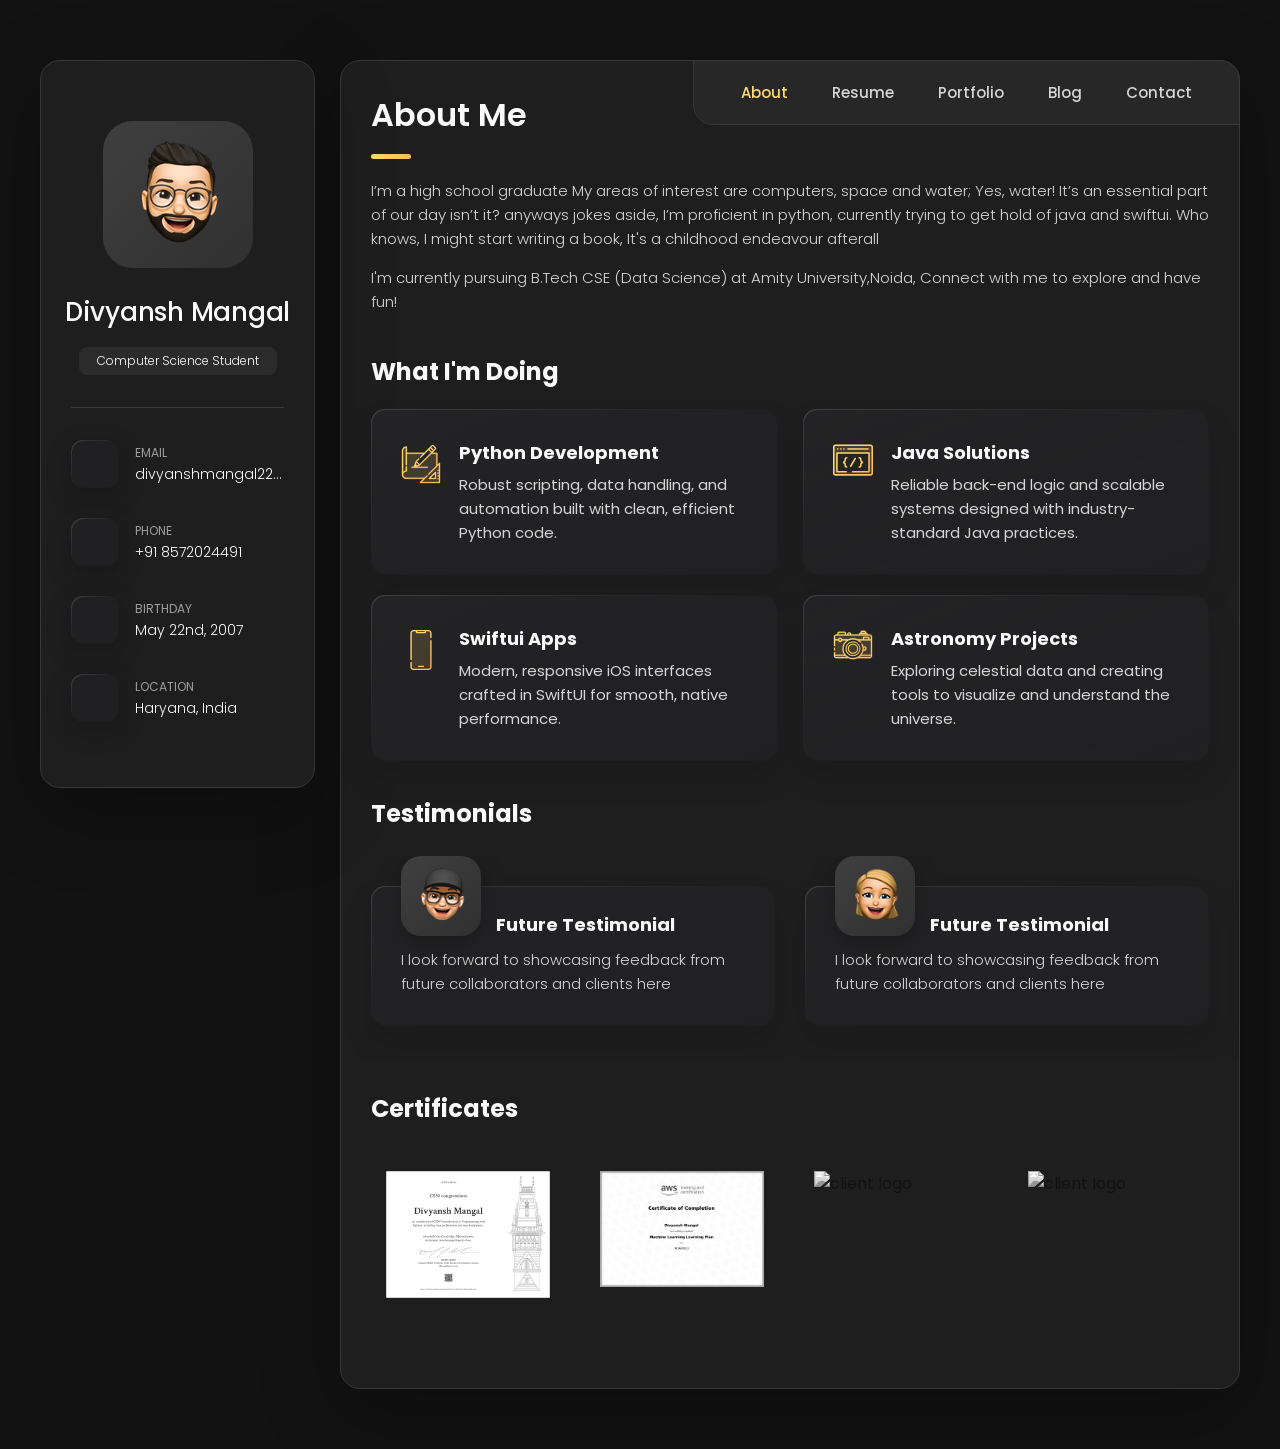
==== commit 941eaff2: "Update index.html" ====
--- a/index.html
+++ b/index.html
@@ -48,7 +48,7 @@
         <div class="info-content">
           <h1 class="name" title="Divyansh Mangal">Divyansh Mangal</h1>
 
-          <p class="title">Novice Programmer</p>
+          <p class="title">Computer Science Student</p>
         </div>
 
         <button class="info_more-btn" data-sidebar-btn>
@@ -216,9 +216,8 @@
           </p>
 
           <p>
-            I’ve decided to take a career break due to some unforeseen circumstances, but will still be actively learning and make it a plus rather than a weakness!
-
-            Thank you for reading, hit me up if you want to explore more!
+            I'm currently pursuing B.Tech CSE (Data Science) at Amity University,Noida,
+            Connect with me to explore and have fun!
           </p>
         </section>
 
@@ -506,6 +505,18 @@
           </div>
 
           <ol class="timeline-list">
+
+             <li class="timeline-item">
+
+              <h4 class="h4 timeline-item-title">Amity University, Noida</h4>
+
+              <span>2025 - 2029</span>
+
+              <p class="timeline-text">
+               B.Tech CSE (Data Science
+              </p>
+
+            </li>
 
             <li class="timeline-item">
 
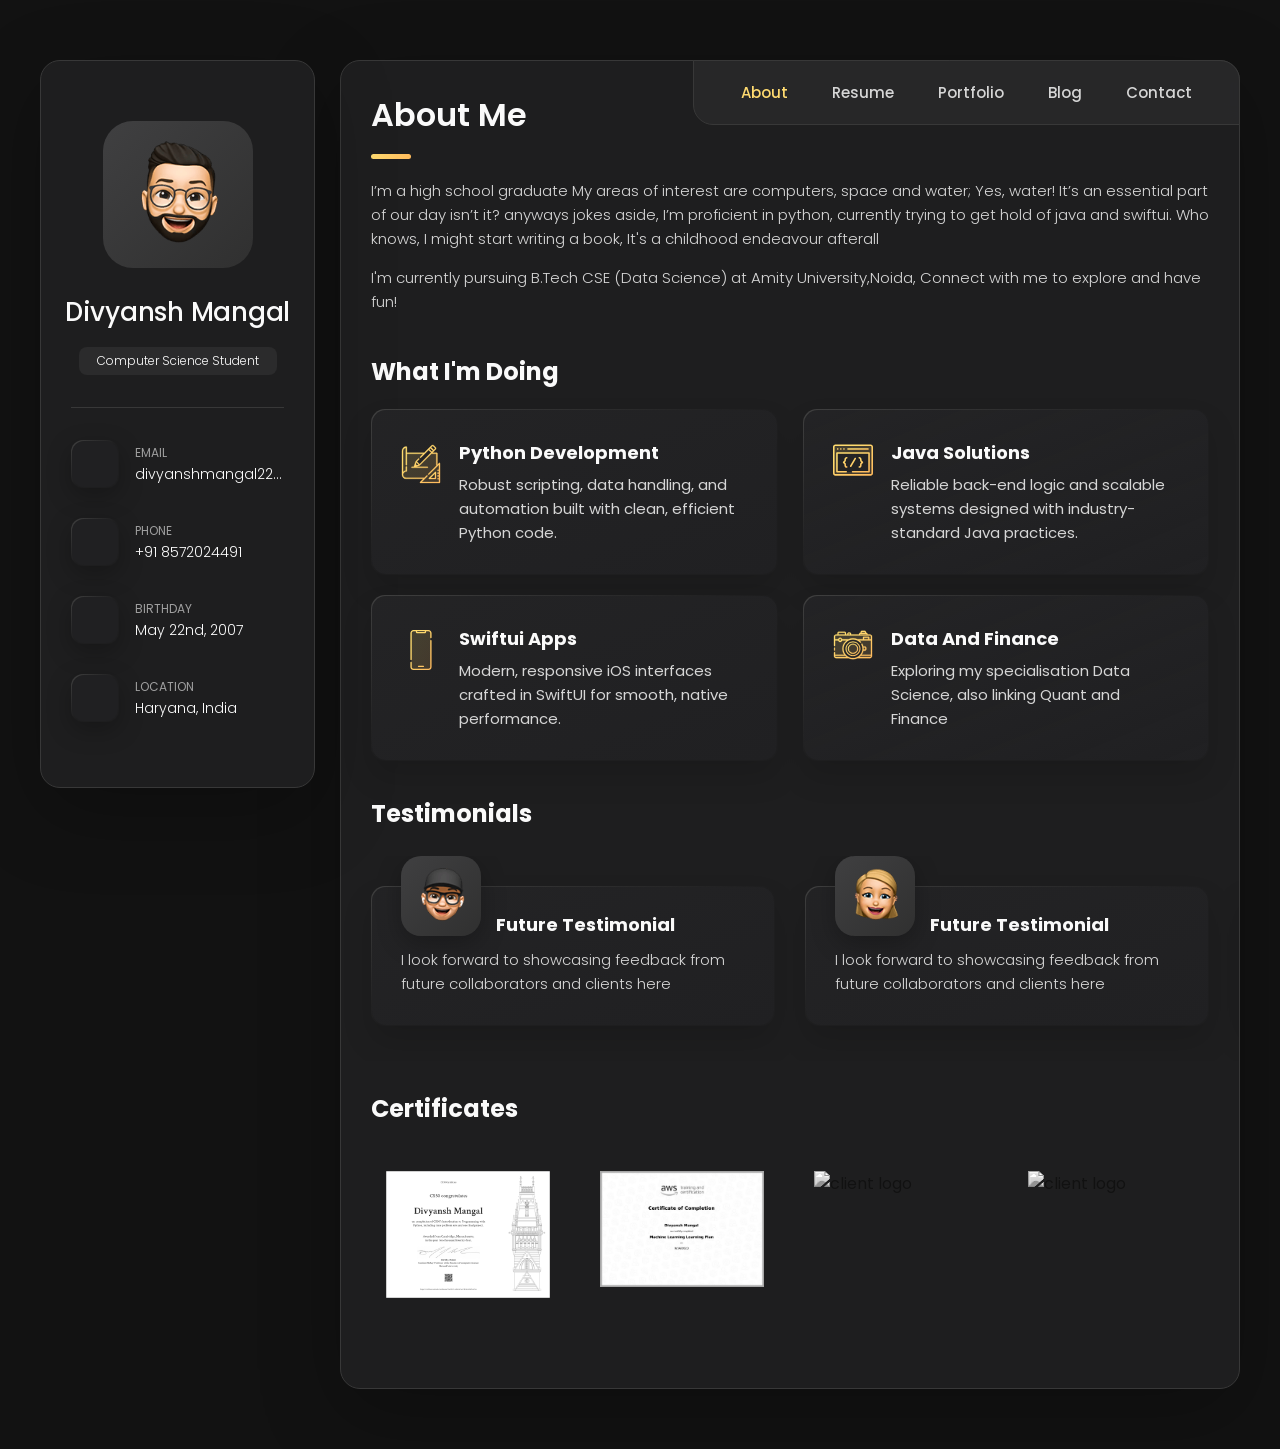
==== commit 3de368f4: "Update index.html" ====
--- a/index.html
+++ b/index.html
@@ -5,7 +5,7 @@
   <meta charset="UTF-8">
   <meta http-equiv="X-UA-Compatible" content="IE=edge">
   <meta name="viewport" content="width=device-width, initial-scale=1.0">
-  <title>Divyansh's Portfolio</title>
+  <title>Divyansh's Portfolio </title>
 
   <!--
     - favicon
@@ -288,10 +288,10 @@
               </div>
 
               <div class="service-content-box">
-                <h4 class="h4 service-item-title">Astronomy Projects</h4>
+                <h4 class="h4 service-item-title">Data and Finance</h4>
 
                 <p class="service-item-text">
-                  Exploring celestial data and creating tools to visualize and understand the universe.
+                  Exploring my specialisation Data Science, also linking Quant and Finance
                 </p>
               </div>
 
@@ -513,7 +513,7 @@
               <span>2025 - 2029</span>
 
               <p class="timeline-text">
-               B.Tech CSE (Data Science
+               B.Tech CSE (Data Science)
               </p>
 
             </li>
@@ -574,12 +574,12 @@
 
             <li class="timeline-item">
 
-              <h4 class="h4 timeline-item-title">Unemployed</h4>
-
-              <span>2007 — Present</span>
+              <h4 class="h4 timeline-item-title">Stats and Treasury team member ACPC</h4>
+
+              <span>October 2025 — Present</span>
 
               <p class="timeline-text">
-                duh
+                Organising events, managing funds and budgets for Amity Competitive Programming club
               </p>
 
             </li>
@@ -710,7 +710,7 @@
       </li>
 
       <li class="filter-item">
-        <button data-filter-btn>Web development</button>
+        <button data-filter-btn>Data and Quant</button>
       </li>
 
     </ul>
@@ -735,7 +735,7 @@
           <button data-select-item>Applications</button>
         </li>
         <li class="select-item">
-          <button data-select-item>Web development</button>
+          <button data-select-item>Data and Quant</button>
         </li>
       </ul>
     </div>
@@ -754,7 +754,7 @@
         </a>
       </li>
 
-      <!-- Placeholder Project 1 -->
+      <!-- Nasa Space Apps Challenge 2024 -->
       <li class="project-item active" data-filter-item data-category="Hackathons">
         <a href="https://www.spaceappschallenge.org/nasa-space-apps-2024/find-a-team/the-sophists/?tab=project" target="_blank" class="project-link">
           <figure class="project-img">
@@ -765,8 +765,18 @@
         </a>
       </li>
 
-  
-
+      <!-- Zohran Mamdani Policy Impact Simulator -->
+<li class="project-item active" data-filter-item data-category="Data & Quant">
+  <a href="https://divyxnsh22.github.io/Zohran-Mamdani-s-Policy-Impact-Simulator/" target="_blank" class="project-link">
+    <figure class="project-img">
+      <img src="https://cdn-icons-png.flaticon.com/512/3135/3135715.png" alt="Policy Impact Simulator" loading="lazy">
+    </figure>
+    <h3 class="project-title">Policy Impact Simulator</h3>
+    <p class="project-category">Python • Data Modelling • Economics</p>
+  </a>
+</li>
+
+    
     </ul>
     <!-- End of project-list -->
 
